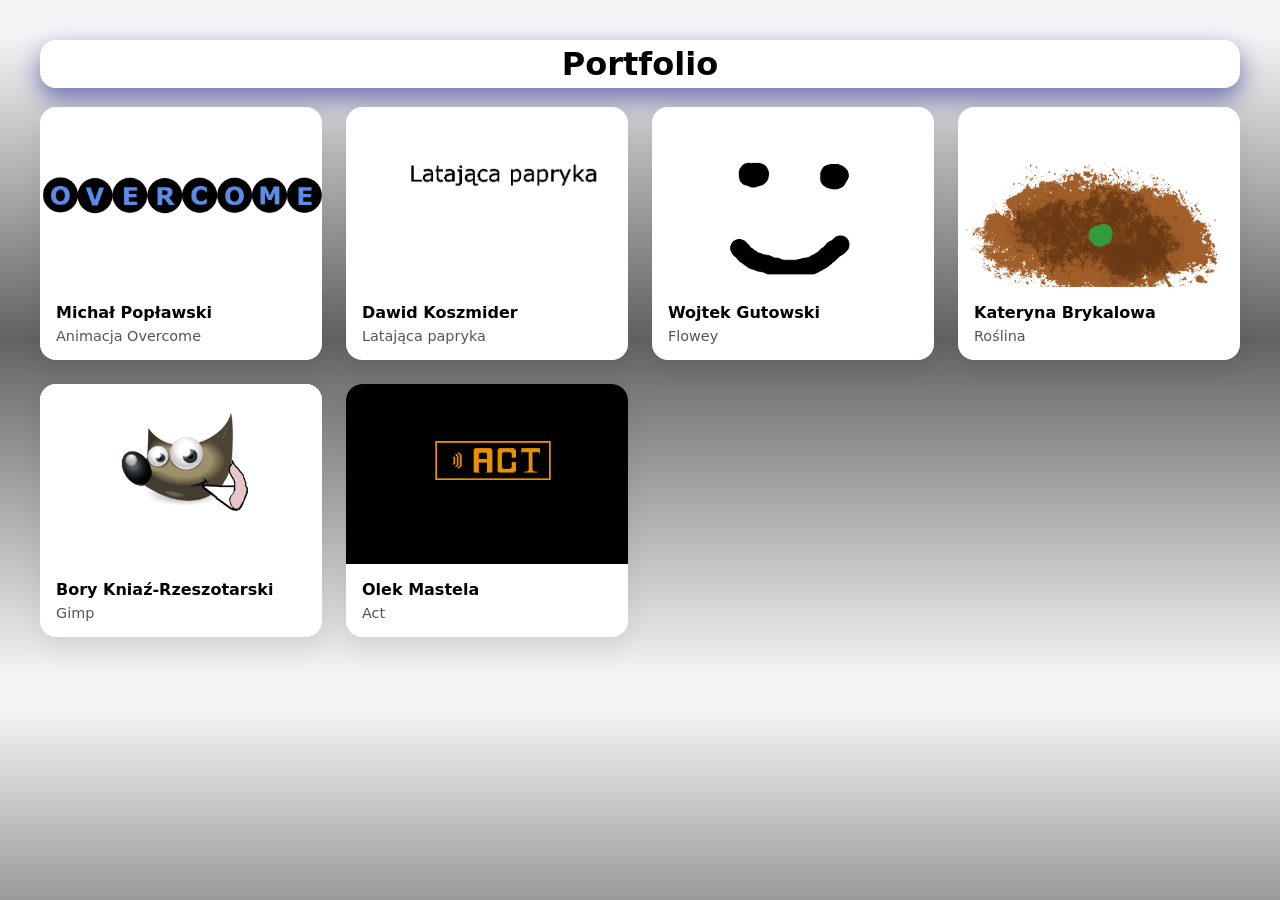
==== index.html @ c76116dc "Enhance index.html with header and improved styles Added header section and improved styling with a " ====
<!DOCTYPE html>
<html lang="pl">
<head>
<meta charset="UTF-8">
<meta name="viewport" content="width=device-width, initial-scale=1.0">
<title>Cyfrowe portfolio animacji klasowych</title>
 
<style>
* {
  margin: 0;
  padding: 0;
  box-sizing: border-box;
}
 
body {
  font-family: system-ui, sans-serif;
  background: #f3f4f6;
  padding: 40px;
  background-image: linear-gradient(#f3f4f6 5%, #636363 50%, #f3f4f6 100%);
}

header {
  background: white;
  border-radius: 16px;
  overflow: hidden;
  box-shadow: 0 10px 25px rgba(0, 0, 130, 0.486);
  transition: 0.3s ease;
  padding-bottom: 5px; 
  padding-top: 5px; 
  text-align: center;
}

.gallery {
  display: grid;
  grid-template-columns: repeat(auto-fit, minmax(260px, 1fr));
  gap: 24px;
  max-width: 1200px;
  margin: auto;
}
 
.card {
  background: white;
  border-radius: 16px;
  overflow: hidden;
  box-shadow: 0 10px 25px rgba(0,0,0,0.08);
  transition: 0.3s ease;
}
 
.card:hover {
  transform: translateY(-8px);
  box-shadow: 0 20px 40px rgba(130, 0, 0, 0.582);
}
 
.preview {
  position: relative;
  width: 100%;
  height: 180px;
  overflow: hidden;
}
 
.preview img {
  width: 100%;
  height: 100%;
  object-fit: cover;
  position: absolute;
  transition: opacity 0.3s ease;
}
 
.preview .gif {
  opacity: 0;
}
 
.card:hover .gif {
  opacity: 1;
}
 
.card:hover .static {
  opacity: 0;
}
 
.content {
  padding: 16px;
}
 
.author {
  font-weight: 600;
  margin-bottom: 6px;
}
 
.desc {
  color: #555;
  font-size: 0.9rem;
}
 
@media (max-width: 600px) {
  body {
    padding: 20px;
  }
}
</style>
</head>
 
<body>
 <header><h1>Portfolio</h1></header>
 <br>
<div class="gallery">

  <div class="card">
    <div class="preview">
      <img src="Overcome.png" class="static" alt="Overcome static">
      <img src="Overcome.gif" class="gif" alt="Overcome animated">
    </div>
    <div class="content">
      <div class="author">Michał Popławski</div>
      <div class="desc">Animacja Overcome</div>
    </div>
  </div>

  <div class="card">
    <div class="preview">
       <img src="image.png" class="static" alt="image static">
       <img src="image.gif" class="gif" alt="image animated">
     </div>
     <div class="content">
       <div class="author">Dawid Koszmider</div>
       <div class="desc">Latająca papryka</div>
    </div>
</div>
    <div class="card">
    <div class="preview">
       <img src="flowey.png" class="static" alt="flowey static">
       <img src="flowey.gif" class="gif" alt="flowey animated">
     </div>
     <div class="content">
       <div class="author">Wojtek Gutowski</div>
       <div class="desc">Flowey</div>
    </div>
</div>

    <div class="card">
    <div class="preview">
       <img src="roslina.png" class="static" alt="roślina static">
       <img src="roslina.gif" class="gif" alt="roślina animated">
     </div>
     <div class="content">
       <div class="author">Kateryna Brykalowa</div>
       <div class="desc">Roślina</div>
    </div>
    </div>
    <div class="card">
    <div class="preview">
       <img src="gimp.png" class="static" alt="gimp static">
       <img src="gimp.gif" class="gif" alt="gimp animated">
     </div>
     <div class="content">
       <div class="author">Bory Kniaź-Rzeszotarski</div>
       <div class="desc">Gimp</div>
    </div>
    </div>
    <div class="card">
    <div class="preview">
       <img src="act.png" class="static" alt="act static">
       <img src="act.gif" class="gif" alt="act animated">
     </div>
     <div class="content">
       <div class="author">Olek Mastela</div>
       <div class="desc">Act</div>
    </div>
    </div>
</div>
 
</body>
</html>
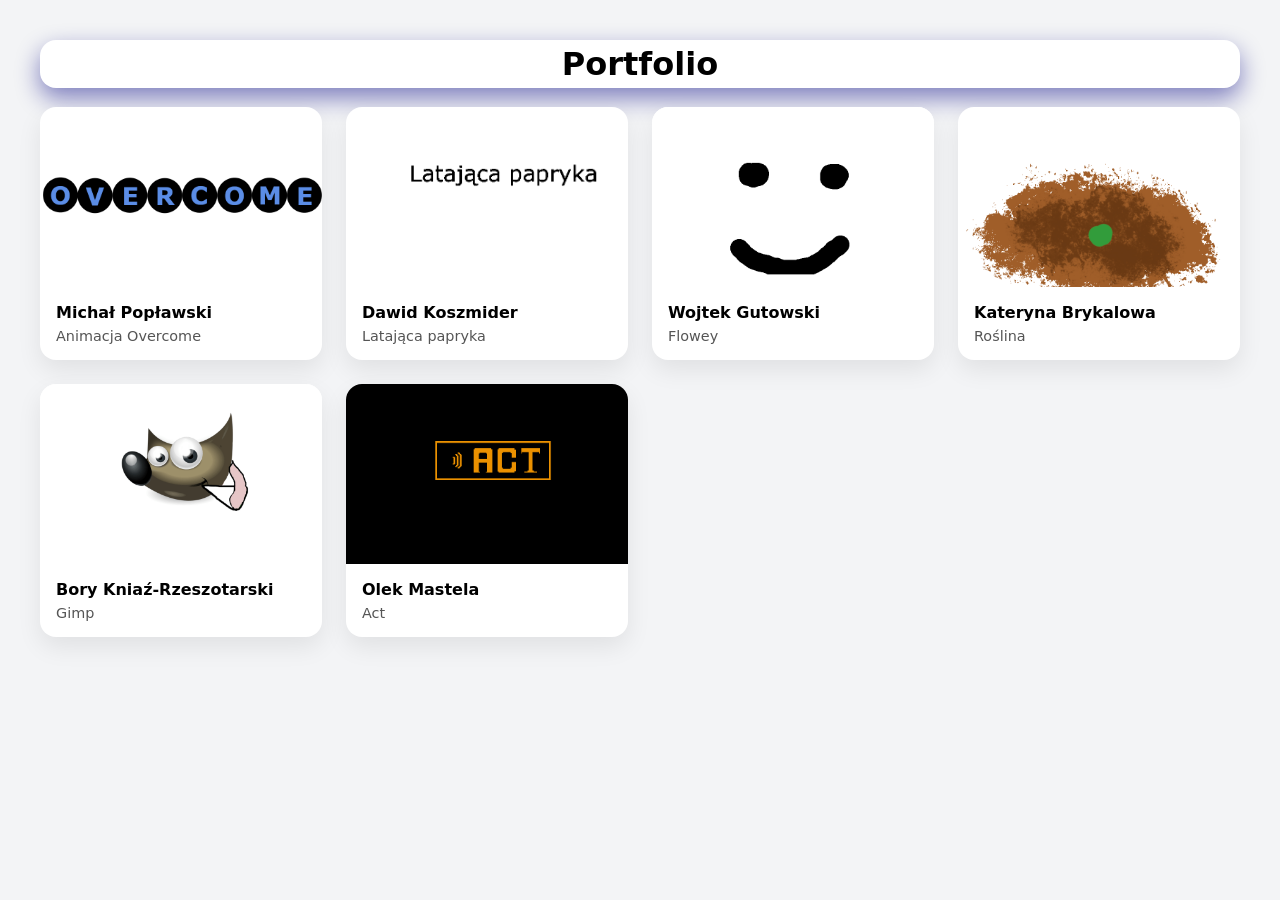
==== commit 3ac5bedb: "Update index.html" ====
--- a/index.html
+++ b/index.html
@@ -16,7 +16,6 @@
   font-family: system-ui, sans-serif;
   background: #f3f4f6;
   padding: 40px;
-  background-image: linear-gradient(#f3f4f6 5%, #636363 50%, #f3f4f6 100%);
 }
 
 header {
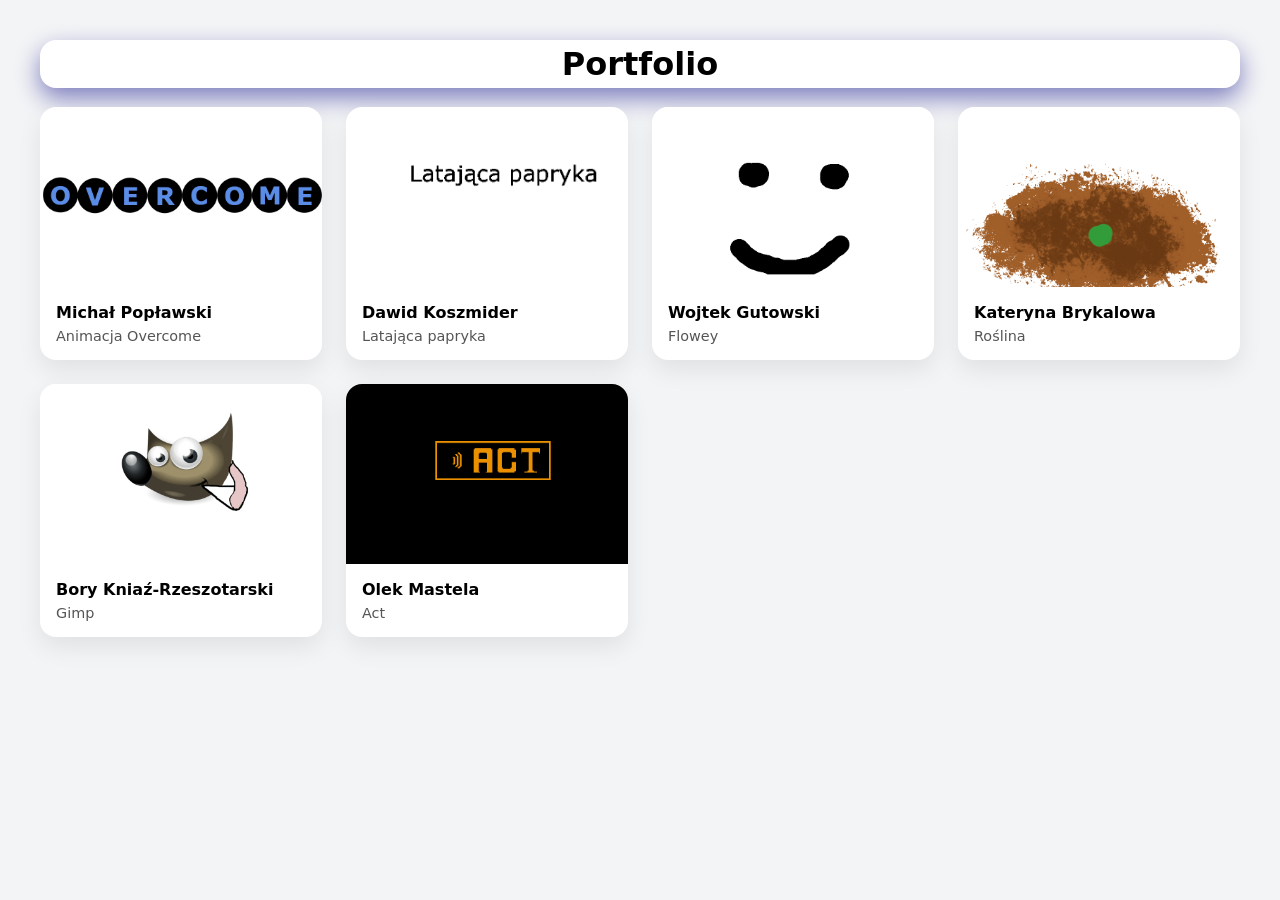
==== commit 73fd71ed: "Reformat index.html with consistent HTML structure" ====
--- a/index.html
+++ b/index.html
@@ -21,7 +21,6 @@
 header {
   background: white;
   border-radius: 16px;
-  overflow: hidden;
   box-shadow: 0 10px 25px rgba(0, 0, 130, 0.486);
   transition: 0.3s ease;
   padding-bottom: 5px; 
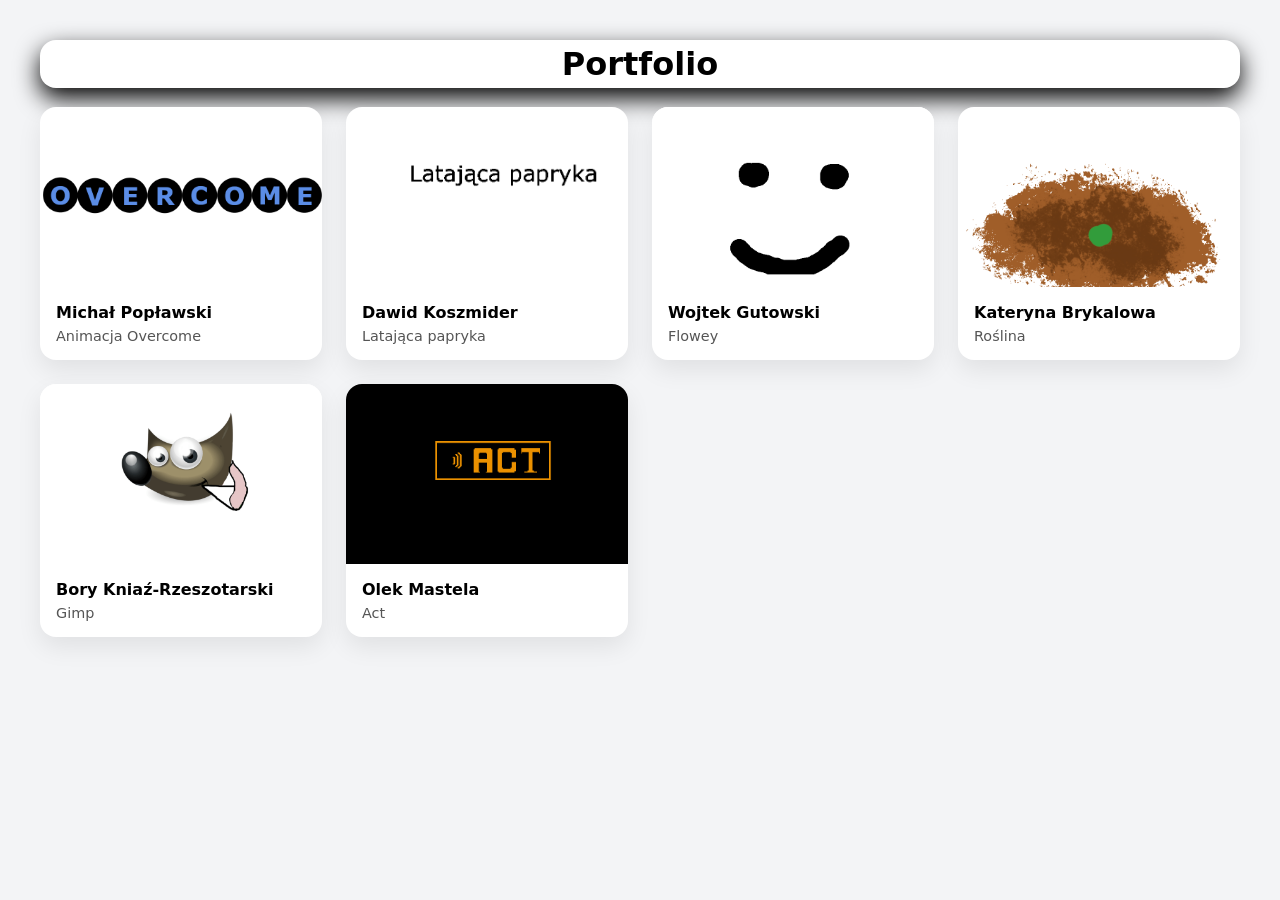
==== commit 8cba855c: "Fix HTML formatting and structure" ====
--- a/index.html
+++ b/index.html
@@ -21,7 +21,7 @@
 header {
   background: white;
   border-radius: 16px;
-  box-shadow: 0 10px 25px rgba(0, 0, 130, 0.486);
+  box-shadow: 0 10px 25px;
   transition: 0.3s ease;
   padding-bottom: 5px; 
   padding-top: 5px; 
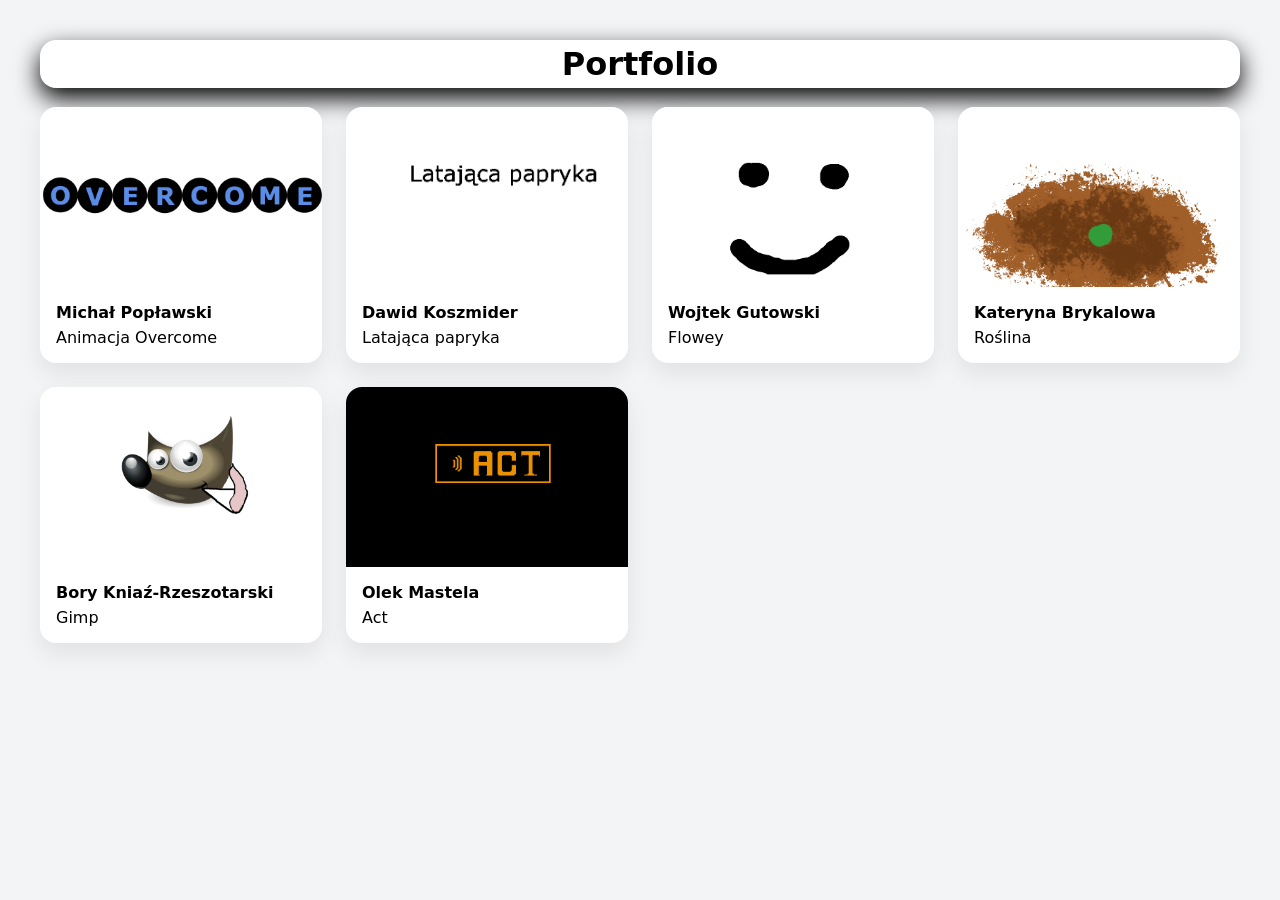
==== commit 54fee58f: "Update index.html" ====
--- a/index.html
+++ b/index.html
@@ -85,10 +85,6 @@
   margin-bottom: 6px;
 }
  
-.desc {
-  color: #555;
-  font-size: 0.9rem;
-}
  
 @media (max-width: 600px) {
   body {
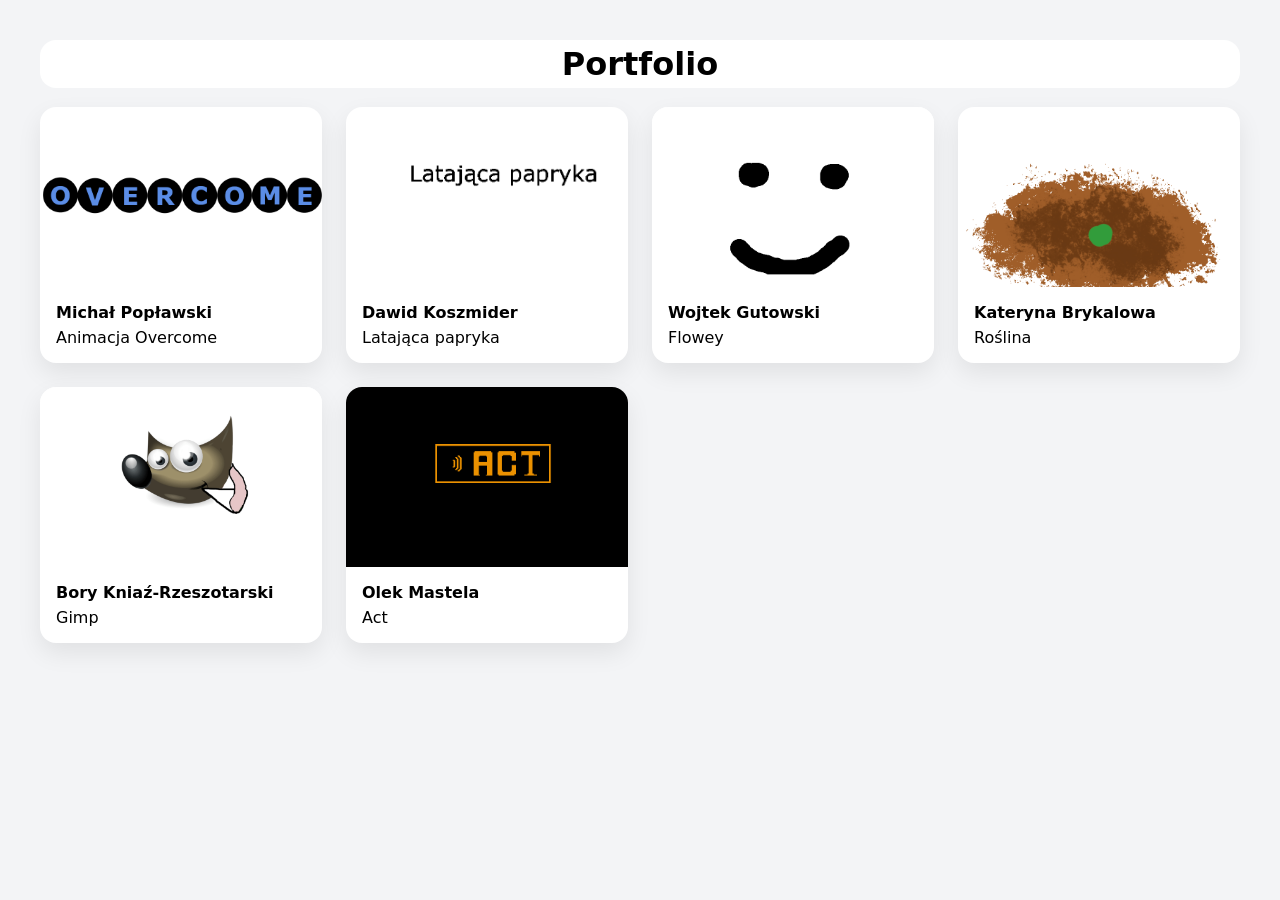
==== commit eabf24da: "Refactor index.html structure and styles" ====
--- a/index.html
+++ b/index.html
@@ -21,7 +21,6 @@
 header {
   background: white;
   border-radius: 16px;
-  box-shadow: 0 10px 25px;
   transition: 0.3s ease;
   padding-bottom: 5px; 
   padding-top: 5px; 
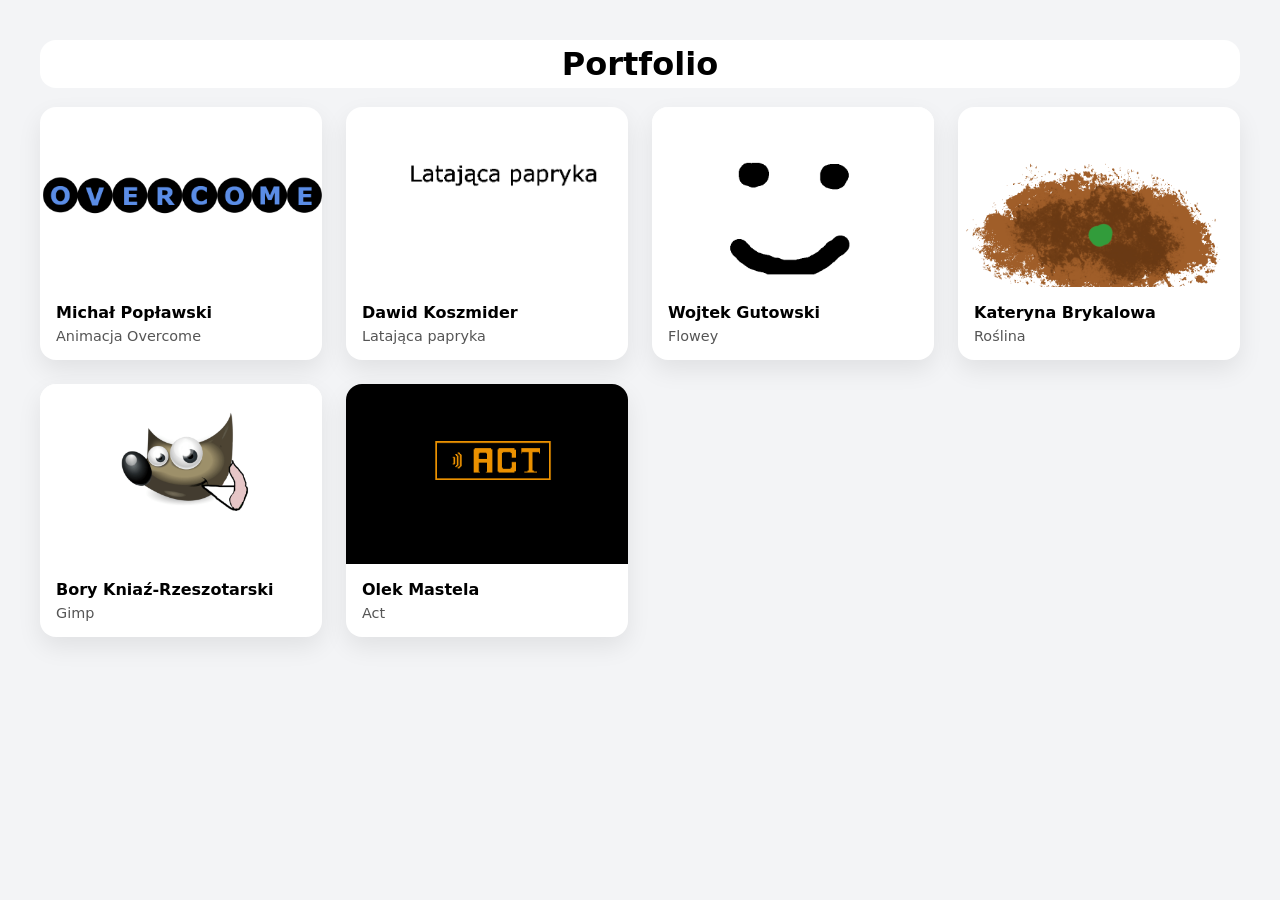
==== commit 878e74a4: "Refactor HTML structure and styles for portfolio" ====
--- a/index.html
+++ b/index.html
@@ -83,7 +83,11 @@
   font-weight: 600;
   margin-bottom: 6px;
 }
- 
+
+ .desc {
+  color: #555;
+  font-size: 0.9rem;
+}
  
 @media (max-width: 600px) {
   body {
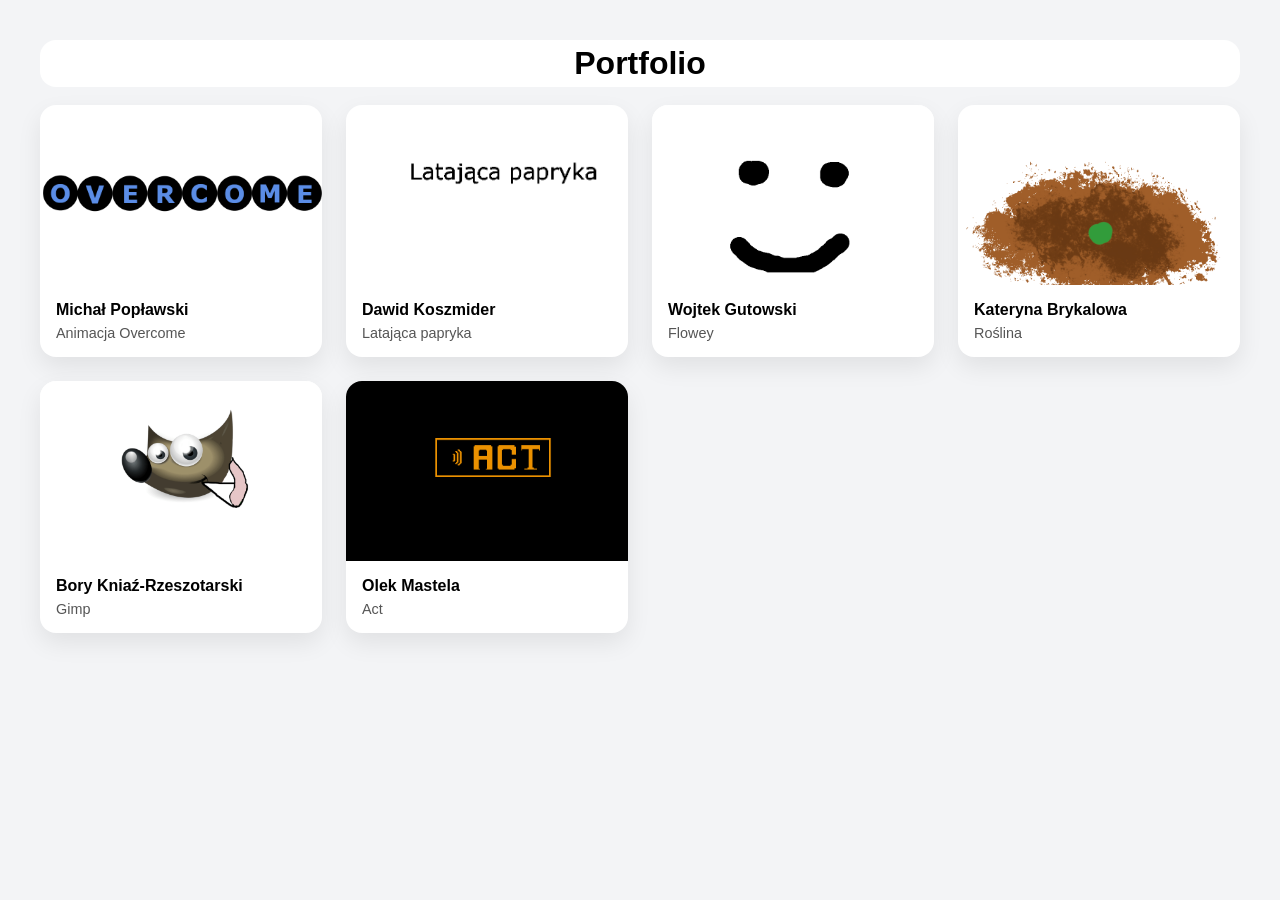
==== commit 0c0b80d1: "Update index.html" ====
--- a/index.html
+++ b/index.html
@@ -13,7 +13,7 @@
 }
  
 body {
-  font-family: system-ui, sans-serif;
+  font-family: sans-serif;
   background: #f3f4f6;
   padding: 40px;
 }
